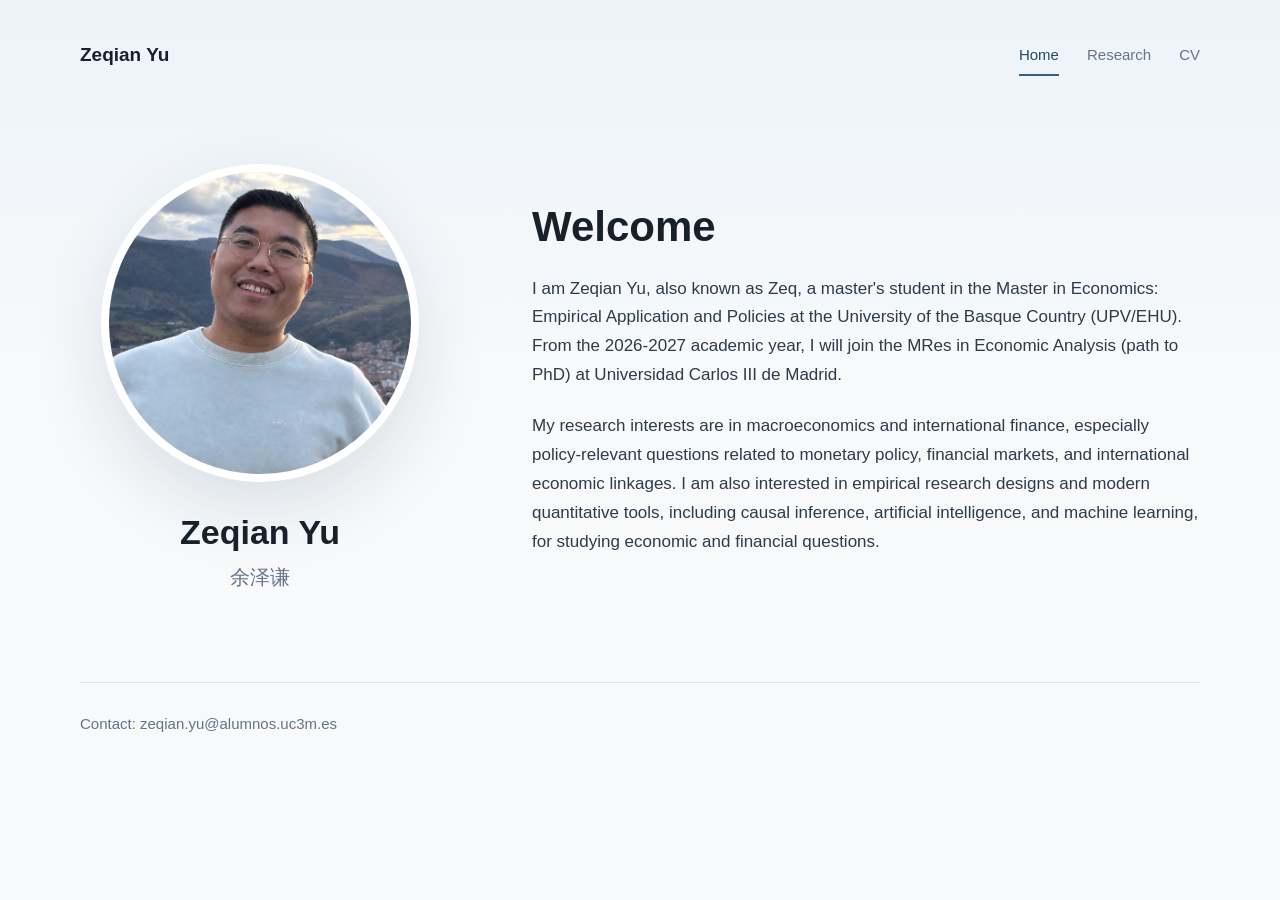
==== index.html @ 323f2364 "Launch personal academic website" ====
<!doctype html>
<html lang="en">
  <head>
    <meta charset="utf-8">
    <meta name="viewport" content="width=device-width, initial-scale=1">
    <title>Zeqian Yu</title>
    <meta name="description" content="Personal academic website of Zeqian Yu.">
    <link rel="icon" href="assets/favicon.svg" type="image/svg+xml">
    <link rel="stylesheet" href="styles.css">
  </head>
  <body>
    <header class="site-header">
      <a class="site-title" href="index.html">Zeqian Yu</a>
      <nav class="site-nav" aria-label="Main navigation">
        <a class="active" href="index.html">Home</a>
        <a href="research.html">Research</a>
        <a href="cv.html">CV</a>
      </nav>
    </header>

    <main class="home-layout">
      <section class="identity-block" aria-labelledby="identity-heading">
        <div class="portrait">
          <img src="assets/profile_picture.jpg" alt="Portrait of Zeqian Yu">
        </div>
        <h1 id="identity-heading">Zeqian Yu</h1>
        <p class="chinese-name">余泽谦</p>
      </section>

      <section class="intro-block" aria-labelledby="welcome-heading">
        <h2 id="welcome-heading">Welcome</h2>
        <p>
          I am Zeqian Yu, also known as Zeq, a master&apos;s student in the Master in Economics:
          Empirical Application and Policies at the University of the Basque Country (UPV/EHU).
          From the 2026-2027 academic year, I will join the MRes in Economic Analysis (path to PhD) at
          Universidad Carlos III de Madrid.
        </p>
        <p>
          My research interests are in macroeconomics and international finance, especially
          policy-relevant questions related to monetary policy, financial markets, and
          international economic linkages. I am also interested in empirical research designs
          and modern quantitative tools, including causal inference, artificial intelligence,
          and machine learning, for studying economic and financial questions.
        </p>
      </section>
    </main>

    <footer class="site-footer">
      <span>Contact: </span><a href="mailto:zeqian.yu@alumnos.uc3m.es">zeqian.yu@alumnos.uc3m.es</a>
    </footer>
  </body>
</html>
---- styles.css ----
:root {
  --background: #f7f9fb;
  --surface: #ffffff;
  --text: #18202a;
  --muted: #667487;
  --soft: #d9e2ec;
  --accent: #315f8c;
  --accent-dark: #234966;
  --accent-soft: #e9f1f8;
  --shadow: 0 24px 70px rgba(27, 51, 76, 0.13);
}

* {
  box-sizing: border-box;
}

html {
  min-height: 100%;
}

body {
  min-height: 100%;
  margin: 0;
  background:
    linear-gradient(180deg, rgba(233, 241, 248, 0.72), rgba(247, 249, 251, 0) 360px),
    var(--background);
  color: var(--text);
  font-family: "Inter", "Avenir Next", "Segoe UI", Arial, sans-serif;
  font-size: 17px;
  line-height: 1.7;
}

a {
  color: inherit;
}

.site-header {
  width: min(1120px, calc(100% - 96px));
  margin: 0 auto;
  padding: 38px 0 20px;
  display: flex;
  align-items: center;
  justify-content: space-between;
  gap: 32px;
}

.site-title {
  color: var(--text);
  font-size: 19px;
  font-weight: 700;
  letter-spacing: 0;
  text-decoration: none;
}

.site-nav {
  display: flex;
  align-items: center;
  gap: 28px;
  color: var(--muted);
  font-size: 15px;
}

.site-nav a {
  position: relative;
  padding: 4px 0;
  text-decoration: none;
}

.site-nav a::after {
  position: absolute;
  right: 0;
  bottom: -4px;
  left: 0;
  height: 2px;
  background: var(--accent);
  content: "";
  opacity: 0;
  transform: scaleX(0.7);
  transition: opacity 160ms ease, transform 160ms ease;
}

.site-nav a:hover,
.site-nav a.active {
  color: var(--accent-dark);
}

.site-nav a:hover::after,
.site-nav a.active::after {
  opacity: 1;
  transform: scaleX(1);
}

.home-layout {
  width: min(1120px, calc(100% - 96px));
  margin: 72px auto 0;
  display: grid;
  grid-template-columns: 360px minmax(0, 1fr);
  align-items: center;
  gap: 92px;
}

.identity-block {
  text-align: center;
}

.portrait {
  width: 318px;
  height: 318px;
  margin: 0 auto 30px;
  overflow: hidden;
  border: 8px solid var(--surface);
  border-radius: 50%;
  background: var(--soft);
  box-shadow: var(--shadow);
}

.portrait img {
  width: 100%;
  height: 100%;
  display: block;
  object-fit: cover;
  object-position: 10% 42%;
}

.identity-block h1 {
  margin: 0;
  color: var(--text);
  font-size: 34px;
  font-weight: 720;
  letter-spacing: 0;
  line-height: 1.2;
}

.chinese-name {
  margin: 8px 0 0;
  color: var(--muted);
  font-size: 20px;
  font-weight: 400;
  letter-spacing: 0;
}

.intro-block {
  max-width: 700px;
}

.eyebrow {
  margin: 0 0 12px;
  color: var(--accent);
  font-size: 13px;
  font-weight: 740;
  letter-spacing: 0;
  text-transform: uppercase;
}

.intro-block h2 {
  margin: 0;
  color: var(--text);
  font-size: 42px;
  font-weight: 730;
  line-height: 1.22;
  letter-spacing: 0;
}

.page-heading h1 {
  margin: 0;
  color: var(--text);
  font-size: 42px;
  font-weight: 730;
  line-height: 1.22;
  letter-spacing: 0;
}


.intro-block p {
  max-width: 680px;
  margin: 22px 0 0;
  color: #2f3b48;
}


.button-link {
  display: inline-flex;
  align-items: center;
  justify-content: center;
  min-height: 44px;
  text-decoration: none;
}

.button-link {
  padding: 0 22px;
  border: 1px solid var(--accent);
  border-radius: 6px;
  background: var(--accent);
  color: #ffffff;
  font-size: 15px;
  font-weight: 680;
  transition: background 160ms ease, border-color 160ms ease, transform 160ms ease;
}

.button-link:hover {
  border-color: var(--accent-dark);
  background: var(--accent-dark);
  transform: translateY(-1px);
}


.page-layout {
  width: min(860px, calc(100% - 96px));
  margin: 72px auto 0;
}

.page-heading {
  margin-bottom: 42px;
}

.research-entry,
.cv-panel {
  padding: 34px 38px;
  border: 1px solid var(--soft);
  border-radius: 8px;
  background: rgba(255, 255, 255, 0.76);
  box-shadow: 0 18px 52px rgba(27, 51, 76, 0.08);
}

.entry-label {
  margin: 0 0 12px;
  color: var(--accent);
  font-size: 13px;
  font-weight: 740;
  letter-spacing: 0;
  text-transform: uppercase;
}

.research-entry h2,
.cv-panel h2 {
  margin: 0;
  color: var(--text);
  font-size: 28px;
  font-weight: 720;
  line-height: 1.28;
  letter-spacing: 0;
}

.entry-meta {
  margin: 12px 0 0;
  color: var(--muted);
  font-size: 16px;
}

.research-entry p,
.cv-panel p {
  margin: 20px 0 0;
  color: #2f3b48;
}

.cv-panel .button-link {
  margin-top: 28px;
}

.site-footer {
  width: min(1120px, calc(100% - 96px));
  margin: 88px auto 0;
  padding: 28px 0 42px;
  border-top: 1px solid var(--soft);
  color: var(--muted);
  font-size: 15px;
}

.site-footer a {
  text-decoration: none;
}

.site-footer a:hover {
  color: var(--accent-dark);
}

@media (max-width: 820px) {
  .site-header,
  .home-layout,
  .page-layout,
  .site-footer {
    width: min(100% - 40px, 680px);
  }

  .site-header {
    align-items: flex-start;
    flex-direction: column;
    gap: 16px;
  }

  .home-layout {
    margin-top: 44px;
    grid-template-columns: 1fr;
    gap: 44px;
  }

  .portrait {
    width: 260px;
    height: 260px;
  }

  .intro-block h2 {
    font-size: 36px;
  }

  .page-heading h1 {
    font-size: 30px;
  }


  .page-layout {
    margin-top: 44px;
  }

  .research-entry,
  .cv-panel {
    padding: 28px 24px;
  }
}
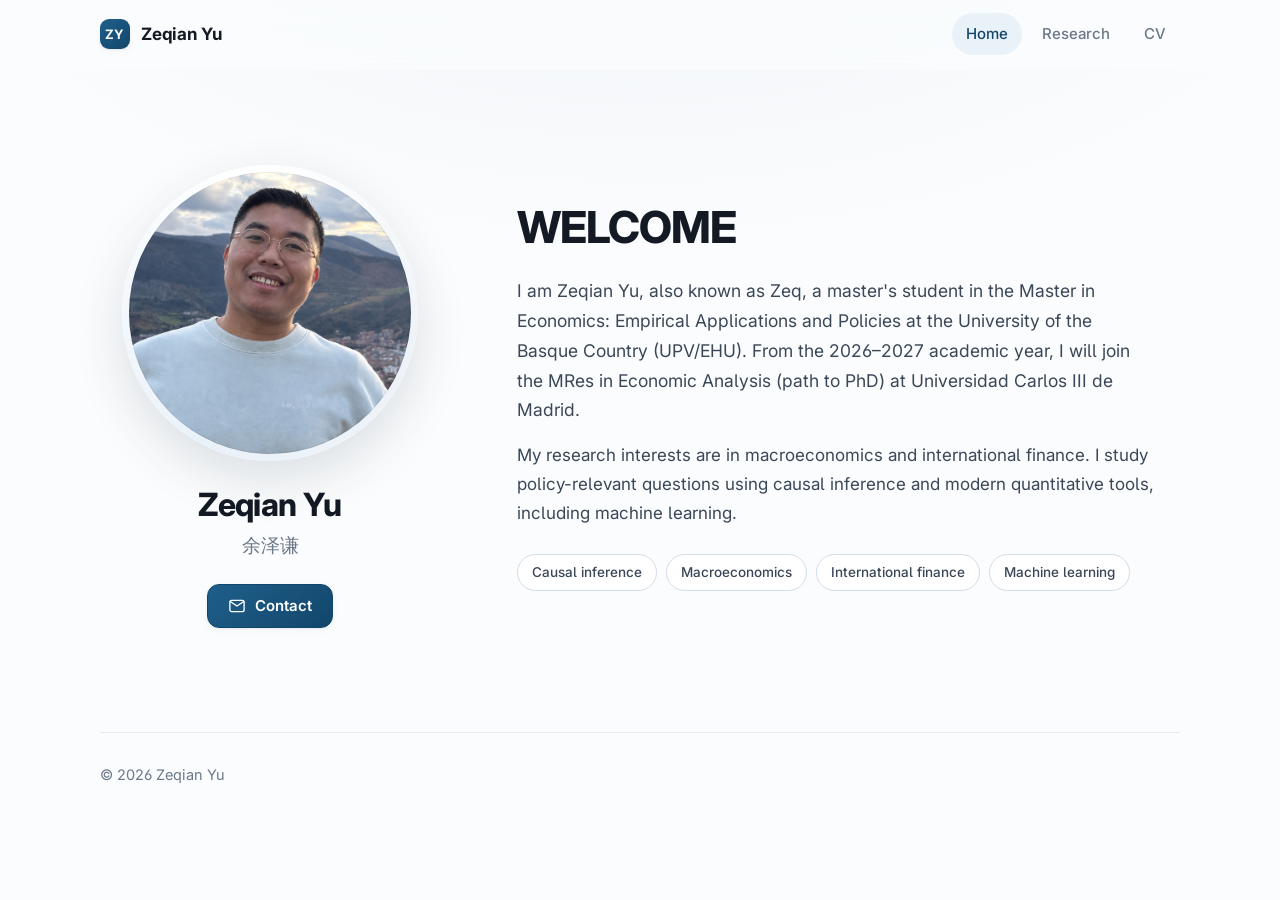
==== commit dc69fa4d: "Publish personal website" ====
--- a/index.html
+++ b/index.html
@@ -3,50 +3,81 @@
   <head>
     <meta charset="utf-8">
     <meta name="viewport" content="width=device-width, initial-scale=1">
-    <title>Zeqian Yu</title>
-    <meta name="description" content="Personal academic website of Zeqian Yu.">
+    <title>Zeqian Yu | Economist</title>
+    <meta name="description" content="Zeqian Yu (余泽谦), economics master's student researching macroeconomics, monetary policy, and international finance.">
     <link rel="icon" href="assets/favicon.svg" type="image/svg+xml">
+    <link rel="preconnect" href="https://fonts.googleapis.com">
+    <link rel="preconnect" href="https://fonts.gstatic.com" crossorigin>
+    <link href="https://fonts.googleapis.com/css2?family=Inter:wght@400;500;600;700;750;800&display=swap" rel="stylesheet">
     <link rel="stylesheet" href="styles.css">
   </head>
   <body>
-    <header class="site-header">
-      <a class="site-title" href="index.html">Zeqian Yu</a>
-      <nav class="site-nav" aria-label="Main navigation">
-        <a class="active" href="index.html">Home</a>
-        <a href="research.html">Research</a>
-        <a href="cv.html">CV</a>
-      </nav>
+    <header class="site-header" id="siteHeader">
+      <div class="header-inner">
+        <a class="site-title" href="index.html">
+          <span class="brand-mark">ZY</span>
+          <span class="long">Zeqian Yu</span>
+        </a>
+        <nav class="site-nav" aria-label="Main navigation">
+          <a class="active" href="index.html">Home</a>
+          <a href="research.html">Research</a>
+          <a href="cv.html">CV</a>
+        </nav>
+      </div>
     </header>
 
-    <main class="home-layout">
-      <section class="identity-block" aria-labelledby="identity-heading">
+    <main class="home">
+      <section class="identity reveal d1" aria-labelledby="identity-heading">
         <div class="portrait">
           <img src="assets/profile_picture.jpg" alt="Portrait of Zeqian Yu">
         </div>
         <h1 id="identity-heading">Zeqian Yu</h1>
         <p class="chinese-name">余泽谦</p>
+
+        <div class="socials">
+          <a class="contact-link" href="mailto:zeqian.yu@alumnos.uc3m.es">
+            <svg viewBox="0 0 24 24" fill="none" stroke="currentColor" stroke-width="1.8" stroke-linecap="round" stroke-linejoin="round"><rect x="2.5" y="4.5" width="19" height="15" rx="2.5"/><path d="m3 6 9 6 9-6"/></svg>
+            Contact
+          </a>
+        </div>
       </section>
 
-      <section class="intro-block" aria-labelledby="welcome-heading">
-        <h2 id="welcome-heading">Welcome</h2>
-        <p>
+      <section class="intro reveal d2" aria-labelledby="welcome-heading">
+        <h2 id="welcome-heading" class="eyebrow">Welcome</h2>
+        <p class="lead">
           I am Zeqian Yu, also known as Zeq, a master&apos;s student in the Master in Economics:
-          Empirical Application and Policies at the University of the Basque Country (UPV/EHU).
-          From the 2026-2027 academic year, I will join the MRes in Economic Analysis (path to PhD) at
-          Universidad Carlos III de Madrid.
+          Empirical Applications and Policies at the University of the Basque Country (UPV/EHU).
+          From the 2026&ndash;2027 academic year, I will join the MRes in Economic Analysis
+          (path to PhD) at Universidad Carlos III de Madrid.
         </p>
         <p>
-          My research interests are in macroeconomics and international finance, especially
-          policy-relevant questions related to monetary policy, financial markets, and
-          international economic linkages. I am also interested in empirical research designs
-          and modern quantitative tools, including causal inference, artificial intelligence,
-          and machine learning, for studying economic and financial questions.
+          My research interests are in macroeconomics and international finance. I study
+          policy-relevant questions using causal inference and modern quantitative tools,
+          including machine learning.
         </p>
+
+        <div class="chips" aria-label="Research interests">
+          <span class="chip">Causal inference</span>
+          <span class="chip">Macroeconomics</span>
+          <span class="chip">International finance</span>
+          <span class="chip">Machine learning</span>
+        </div>
       </section>
     </main>
 
     <footer class="site-footer">
-      <span>Contact: </span><a href="mailto:zeqian.yu@alumnos.uc3m.es">zeqian.yu@alumnos.uc3m.es</a>
+      <span>&copy; 2026 Zeqian Yu</span>
     </footer>
+
+    <script>
+      (function () {
+        var header = document.getElementById('siteHeader');
+        var onScroll = function () {
+          header.classList.toggle('scrolled', window.scrollY > 8);
+        };
+        onScroll();
+        window.addEventListener('scroll', onScroll, { passive: true });
+      })();
+    </script>
   </body>
 </html>
--- a/styles.css
+++ b/styles.css
@@ -1,319 +1,764 @@
+/* =========================================================
+   Zeqian Yu — personal academic website
+   Modern-minimal design system
+   ========================================================= */
+
 :root {
-  --background: #f7f9fb;
+  /* Palette */
+  --bg: #fbfcfd;
+  --bg-tint: #eef3f8;
   --surface: #ffffff;
-  --text: #18202a;
-  --muted: #667487;
-  --soft: #d9e2ec;
-  --accent: #315f8c;
-  --accent-dark: #234966;
-  --accent-soft: #e9f1f8;
-  --shadow: 0 24px 70px rgba(27, 51, 76, 0.13);
-}
-
-* {
+  --ink: #131a24;
+  --body: #3a4757;
+  --muted: #6b7889;
+  --line: #e5ebf1;
+  --line-strong: #d3dde7;
+
+  --accent: #1f5f8b;
+  --accent-strong: #12466b;
+  --accent-soft: #eaf2f9;
+  --accent-ring: rgba(31, 95, 139, 0.28);
+
+  /* Effects */
+  --shadow-sm: 0 1px 2px rgba(19, 26, 36, 0.05), 0 2px 8px rgba(19, 26, 36, 0.04);
+  --shadow-md: 0 4px 16px rgba(19, 26, 36, 0.07), 0 12px 40px rgba(19, 26, 36, 0.06);
+  --shadow-lg: 0 18px 50px rgba(21, 48, 74, 0.14);
+
+  --radius-sm: 10px;
+  --radius: 16px;
+  --radius-lg: 22px;
+
+  --maxw: 1080px;
+  --ease: cubic-bezier(0.22, 0.61, 0.36, 1);
+}
+
+/* ---------- Reset & base ---------- */
+*,
+*::before,
+*::after {
   box-sizing: border-box;
 }
 
 html {
-  min-height: 100%;
+  scroll-behavior: smooth;
+  -webkit-text-size-adjust: 100%;
 }
 
 body {
-  min-height: 100%;
   margin: 0;
+  min-height: 100vh;
   background:
-    linear-gradient(180deg, rgba(233, 241, 248, 0.72), rgba(247, 249, 251, 0) 360px),
-    var(--background);
-  color: var(--text);
-  font-family: "Inter", "Avenir Next", "Segoe UI", Arial, sans-serif;
+    radial-gradient(1100px 620px at 50% -180px, var(--bg-tint), transparent 70%),
+    var(--bg);
+  color: var(--body);
+  font-family: "Inter", "Inter var", -apple-system, BlinkMacSystemFont, "Segoe UI",
+    Roboto, Helvetica, Arial, sans-serif;
   font-size: 17px;
   line-height: 1.7;
+  font-feature-settings: "cv05" 1, "ss01" 1;
+  -webkit-font-smoothing: antialiased;
+  text-rendering: optimizeLegibility;
 }
 
 a {
-  color: inherit;
-}
-
+  color: var(--accent);
+  text-decoration: none;
+  transition: color 160ms var(--ease);
+}
+
+a:hover {
+  color: var(--accent-strong);
+}
+
+img {
+  max-width: 100%;
+  display: block;
+}
+
+::selection {
+  background: var(--accent-ring);
+  color: var(--ink);
+}
+
+/* ---------- Layout helpers ---------- */
+.wrap {
+  width: min(var(--maxw), calc(100% - 48px));
+  margin-inline: auto;
+}
+
+/* ---------- Header / nav ---------- */
 .site-header {
-  width: min(1120px, calc(100% - 96px));
-  margin: 0 auto;
-  padding: 38px 0 20px;
+  position: sticky;
+  top: 0;
+  z-index: 50;
+  background: rgba(251, 252, 253, 0.72);
+  backdrop-filter: saturate(180%) blur(14px);
+  -webkit-backdrop-filter: saturate(180%) blur(14px);
+  border-bottom: 1px solid transparent;
+  transition: border-color 200ms var(--ease), background 200ms var(--ease);
+}
+
+.site-header.scrolled {
+  border-bottom-color: var(--line);
+}
+
+.header-inner {
+  width: min(var(--maxw), calc(100% - 48px));
+  margin-inline: auto;
+  height: 68px;
   display: flex;
   align-items: center;
   justify-content: space-between;
-  gap: 32px;
+  gap: 28px;
 }
 
 .site-title {
-  color: var(--text);
-  font-size: 19px;
+  display: inline-flex;
+  align-items: center;
+  gap: 11px;
+  color: var(--ink);
   font-weight: 700;
-  letter-spacing: 0;
-  text-decoration: none;
+  font-size: 17px;
+  letter-spacing: -0.01em;
+}
+
+.site-title:hover {
+  color: var(--ink);
+}
+
+.brand-mark {
+  display: grid;
+  place-items: center;
+  width: 30px;
+  height: 30px;
+  border-radius: 9px;
+  background: linear-gradient(140deg, var(--accent), var(--accent-strong));
+  color: #fff;
+  font-size: 13px;
+  font-weight: 700;
+  letter-spacing: 0.02em;
+  box-shadow: var(--shadow-sm);
 }
 
 .site-nav {
   display: flex;
   align-items: center;
-  gap: 28px;
-  color: var(--muted);
-  font-size: 15px;
+  gap: 6px;
 }
 
 .site-nav a {
   position: relative;
-  padding: 4px 0;
-  text-decoration: none;
-}
-
-.site-nav a::after {
+  padding: 8px 14px;
+  border-radius: 999px;
+  color: var(--muted);
+  font-size: 15px;
+  font-weight: 500;
+  transition: color 160ms var(--ease), background 160ms var(--ease);
+}
+
+.site-nav a:hover {
+  color: var(--ink);
+  background: rgba(31, 95, 139, 0.07);
+}
+
+.site-nav a.active {
+  color: var(--accent-strong);
+  background: var(--accent-soft);
+}
+
+/* ---------- Reveal on load ---------- */
+.reveal {
+  opacity: 0;
+  transform: translateY(14px);
+  animation: rise 720ms var(--ease) forwards;
+}
+
+.reveal.d1 { animation-delay: 60ms; }
+.reveal.d2 { animation-delay: 140ms; }
+.reveal.d3 { animation-delay: 220ms; }
+.reveal.d4 { animation-delay: 300ms; }
+
+@keyframes rise {
+  to {
+    opacity: 1;
+    transform: none;
+  }
+}
+
+@media (prefers-reduced-motion: reduce) {
+  .reveal {
+    opacity: 1;
+    transform: none;
+    animation: none;
+  }
+  html { scroll-behavior: auto; }
+}
+
+/* ---------- Home / hero ---------- */
+.home {
+  width: min(var(--maxw), calc(100% - 48px));
+  margin: clamp(48px, 8vw, 96px) auto 0;
+  display: grid;
+  grid-template-columns: 340px minmax(0, 1fr);
+  gap: clamp(40px, 6vw, 88px);
+  align-items: center;
+}
+
+.identity {
+  text-align: center;
+}
+
+.portrait {
+  position: relative;
+  width: 296px;
+  height: 296px;
+  margin: 0 auto 26px;
+  border-radius: 50%;
+  padding: 7px;
+  background:
+    conic-gradient(from 210deg, var(--accent-soft), #ffffff 40%, var(--bg-tint) 70%, var(--accent-soft));
+  box-shadow: var(--shadow-lg);
+}
+
+.portrait::after {
+  content: "";
   position: absolute;
-  right: 0;
-  bottom: -4px;
-  left: 0;
-  height: 2px;
-  background: var(--accent);
-  content: "";
-  opacity: 0;
-  transform: scaleX(0.7);
-  transition: opacity 160ms ease, transform 160ms ease;
-}
-
-.site-nav a:hover,
-.site-nav a.active {
-  color: var(--accent-dark);
-}
-
-.site-nav a:hover::after,
-.site-nav a.active::after {
-  opacity: 1;
-  transform: scaleX(1);
-}
-
-.home-layout {
-  width: min(1120px, calc(100% - 96px));
-  margin: 72px auto 0;
-  display: grid;
-  grid-template-columns: 360px minmax(0, 1fr);
-  align-items: center;
-  gap: 92px;
-}
-
-.identity-block {
-  text-align: center;
-}
-
-.portrait {
-  width: 318px;
-  height: 318px;
-  margin: 0 auto 30px;
-  overflow: hidden;
-  border: 8px solid var(--surface);
+  inset: 7px;
   border-radius: 50%;
-  background: var(--soft);
-  box-shadow: var(--shadow);
+  box-shadow: inset 0 0 0 1px rgba(19, 26, 36, 0.06);
+  pointer-events: none;
 }
 
 .portrait img {
   width: 100%;
   height: 100%;
-  display: block;
+  border-radius: 50%;
   object-fit: cover;
   object-position: 10% 42%;
 }
 
-.identity-block h1 {
+.identity h1 {
   margin: 0;
-  color: var(--text);
-  font-size: 34px;
-  font-weight: 720;
-  letter-spacing: 0;
-  line-height: 1.2;
+  color: var(--ink);
+  font-size: 32px;
+  font-weight: 750;
+  letter-spacing: -0.02em;
+  line-height: 1.15;
 }
 
 .chinese-name {
-  margin: 8px 0 0;
-  color: var(--muted);
-  font-size: 20px;
+  margin: 6px 0 0;
+  color: var(--muted);
+  font-size: 19px;
   font-weight: 400;
-  letter-spacing: 0;
-}
-
-.intro-block {
-  max-width: 700px;
+}
+
+.identity .role {
+  margin: 14px 0 0;
+  display: inline-flex;
+  align-items: center;
+  gap: 7px;
+  padding: 5px 13px;
+  border: 1px solid var(--line-strong);
+  border-radius: 999px;
+  background: var(--surface);
+  color: var(--body);
+  font-size: 13.5px;
+  font-weight: 500;
+  box-shadow: var(--shadow-sm);
+}
+
+.role .dot {
+  width: 7px;
+  height: 7px;
+  border-radius: 50%;
+  background: #2fa36b;
+  box-shadow: 0 0 0 3px rgba(47, 163, 107, 0.18);
+}
+
+/* Contact / social */
+.socials {
+  margin: 22px 0 0;
+  display: flex;
+  justify-content: center;
+  gap: 10px;
+}
+
+.social {
+  display: grid;
+  place-items: center;
+  width: 42px;
+  height: 42px;
+  border: 1px solid var(--line-strong);
+  border-radius: 12px;
+  background: var(--surface);
+  color: var(--muted);
+  box-shadow: var(--shadow-sm);
+  transition: transform 160ms var(--ease), color 160ms var(--ease),
+    border-color 160ms var(--ease), box-shadow 160ms var(--ease);
+}
+
+.social:hover {
+  transform: translateY(-2px);
+  color: var(--accent-strong);
+  border-color: var(--accent-ring);
+  box-shadow: var(--shadow-md);
+}
+
+.social svg {
+  width: 19px;
+  height: 19px;
+}
+
+.contact-link {
+  display: inline-flex;
+  align-items: center;
+  gap: 9px;
+  height: 44px;
+  padding: 0 20px;
+  border: 1px solid var(--accent-strong);
+  border-radius: 12px;
+  background: linear-gradient(140deg, var(--accent), var(--accent-strong));
+  color: #fff;
+  font-size: 15px;
+  font-weight: 600;
+  box-shadow: var(--shadow-sm);
+  transition: transform 160ms var(--ease), box-shadow 160ms var(--ease);
+}
+
+.contact-link:hover {
+  color: #fff;
+  transform: translateY(-2px);
+  box-shadow: var(--shadow-md);
+}
+
+.contact-link svg {
+  width: 18px;
+  height: 18px;
+}
+
+/* Intro copy */
+.intro {
+  max-width: 640px;
 }
 
 .eyebrow {
-  margin: 0 0 12px;
+  margin: 0 0 16px;
+  display: inline-block;
   color: var(--accent);
+  font-size: 12.5px;
+  font-weight: 650;
+  letter-spacing: 0.14em;
+  text-transform: uppercase;
+}
+
+.intro h2 {
+  margin: 0;
+  color: var(--ink);
+  font-size: clamp(30px, 4.2vw, 44px);
+  font-weight: 760;
+  line-height: 1.14;
+  letter-spacing: -0.025em;
+}
+
+.intro h2 .hl {
+  background: linear-gradient(120deg, var(--accent), var(--accent-strong));
+  -webkit-background-clip: text;
+  background-clip: text;
+  color: transparent;
+}
+
+.intro .lead {
+  margin: 24px 0 0;
+  color: var(--body);
+  font-size: 17.5px;
+}
+
+.intro p + p {
+  margin-top: 16px;
+}
+
+/* Interest chips */
+.chips {
+  margin: 26px 0 0;
+  display: flex;
+  flex-wrap: wrap;
+  gap: 9px;
+}
+
+.chip {
+  padding: 6px 14px;
+  border: 1px solid var(--line-strong);
+  border-radius: 999px;
+  background: var(--surface);
+  color: var(--body);
+  font-size: 13.5px;
+  font-weight: 500;
+  transition: border-color 160ms var(--ease), color 160ms var(--ease),
+    background 160ms var(--ease);
+}
+
+.chip:hover {
+  border-color: var(--accent-ring);
+  background: var(--accent-soft);
+  color: var(--accent-strong);
+}
+
+.cta-row {
+  margin: 30px 0 0;
+  display: flex;
+  flex-wrap: wrap;
+  gap: 12px;
+}
+
+/* ---------- Buttons ---------- */
+.btn {
+  display: inline-flex;
+  align-items: center;
+  gap: 9px;
+  min-height: 46px;
+  padding: 0 22px;
+  border-radius: 12px;
+  font-size: 15px;
+  font-weight: 600;
+  cursor: pointer;
+  transition: transform 160ms var(--ease), background 160ms var(--ease),
+    border-color 160ms var(--ease), box-shadow 160ms var(--ease), color 160ms var(--ease);
+}
+
+.btn svg {
+  width: 17px;
+  height: 17px;
+}
+
+.btn-primary {
+  border: 1px solid var(--accent-strong);
+  background: linear-gradient(140deg, var(--accent), var(--accent-strong));
+  color: #fff;
+  box-shadow: var(--shadow-sm);
+}
+
+.btn-primary:hover {
+  color: #fff;
+  transform: translateY(-2px);
+  box-shadow: var(--shadow-md);
+}
+
+.btn-ghost {
+  border: 1px solid var(--line-strong);
+  background: var(--surface);
+  color: var(--ink);
+  box-shadow: var(--shadow-sm);
+}
+
+.btn-ghost:hover {
+  transform: translateY(-2px);
+  border-color: var(--accent-ring);
+  color: var(--accent-strong);
+  box-shadow: var(--shadow-md);
+}
+
+/* ---------- Interior pages ---------- */
+.page {
+  width: min(880px, calc(100% - 48px));
+  margin: clamp(40px, 6vw, 76px) auto 0;
+}
+
+.page-head {
+  margin-bottom: 40px;
+}
+
+.page-head .eyebrow {
+  margin-bottom: 12px;
+}
+
+.page-head h1 {
+  margin: 0;
+  color: var(--ink);
+  font-size: clamp(30px, 4.4vw, 44px);
+  font-weight: 760;
+  line-height: 1.12;
+  letter-spacing: -0.025em;
+}
+
+.page-head p.sub {
+  margin: 16px 0 0;
+  max-width: 640px;
+  color: var(--muted);
+  font-size: 17px;
+}
+
+/* Cards */
+.card {
+  position: relative;
+  padding: clamp(26px, 4vw, 40px);
+  border: 1px solid var(--line);
+  border-radius: var(--radius);
+  background: var(--surface);
+  box-shadow: var(--shadow-sm);
+  transition: box-shadow 220ms var(--ease), transform 220ms var(--ease),
+    border-color 220ms var(--ease);
+}
+
+.card + .card {
+  margin-top: 24px;
+}
+
+.card:hover {
+  transform: translateY(-3px);
+  border-color: var(--line-strong);
+  box-shadow: var(--shadow-md);
+}
+
+/* Research entry */
+.entry-tag {
+  display: inline-block;
+  margin: 0 0 14px;
+  padding: 5px 12px;
+  border-radius: 999px;
+  background: var(--accent-soft);
+  color: var(--accent-strong);
+  font-size: 12px;
+  font-weight: 650;
+  letter-spacing: 0.09em;
+  text-transform: uppercase;
+}
+
+.card h2 {
+  margin: 0;
+  color: var(--ink);
+  font-size: clamp(22px, 3vw, 28px);
+  font-weight: 730;
+  line-height: 1.25;
+  letter-spacing: -0.015em;
+}
+
+.card .meta {
+  margin: 12px 0 0;
+  display: flex;
+  flex-wrap: wrap;
+  align-items: center;
+  gap: 8px 14px;
+  color: var(--muted);
+  font-size: 15px;
+}
+
+.card .meta .sep {
+  width: 4px;
+  height: 4px;
+  border-radius: 50%;
+  background: var(--line-strong);
+}
+
+.card p {
+  margin: 18px 0 0;
+  color: var(--body);
+}
+
+/* Publication list (research page) */
+.pub-list {
+  display: grid;
+  gap: 26px;
+}
+
+.pub h3 {
+  margin: 0;
+  color: var(--ink);
+  font-size: 19px;
+  font-weight: 700;
+  line-height: 1.4;
+  letter-spacing: -0.01em;
+}
+
+.pub-meta {
+  margin: 6px 0 0;
+  color: var(--body);
+  font-size: 15.5px;
+}
+
+.pub-note {
+  margin: 3px 0 0;
+  color: var(--muted);
+  font-size: 14.5px;
+}
+
+.tag-row {
+  margin: 22px 0 0;
+  display: flex;
+  flex-wrap: wrap;
+  gap: 8px;
+}
+
+.tag {
+  padding: 5px 12px;
+  border: 1px solid var(--line-strong);
+  border-radius: 8px;
+  background: var(--bg);
+  color: var(--muted);
   font-size: 13px;
-  font-weight: 740;
-  letter-spacing: 0;
+  font-weight: 500;
+}
+
+/* CV download banner */
+.cv-banner {
+  display: flex;
+  flex-wrap: wrap;
+  align-items: center;
+  justify-content: space-between;
+  gap: 18px;
+}
+
+.cv-banner .txt strong {
+  display: block;
+  color: var(--ink);
+  font-size: 18px;
+  font-weight: 700;
+}
+
+.cv-banner .txt span {
+  color: var(--muted);
+  font-size: 15px;
+}
+
+/* CV timeline */
+.section-title {
+  margin: 44px 0 22px;
+  display: flex;
+  align-items: center;
+  gap: 14px;
+  color: var(--ink);
+  font-size: 15px;
+  font-weight: 650;
+  letter-spacing: 0.08em;
   text-transform: uppercase;
 }
 
-.intro-block h2 {
+.section-title::after {
+  content: "";
+  flex: 1;
+  height: 1px;
+  background: var(--line);
+}
+
+.timeline {
+  position: relative;
+  margin-left: 6px;
+  padding-left: 30px;
+  border-left: 2px solid var(--line);
+  display: grid;
+  gap: 30px;
+}
+
+.tl-item {
+  position: relative;
+}
+
+.tl-item::before {
+  content: "";
+  position: absolute;
+  left: -37px;
+  top: 4px;
+  width: 12px;
+  height: 12px;
+  border-radius: 50%;
+  background: var(--surface);
+  border: 2px solid var(--accent);
+  box-shadow: 0 0 0 4px var(--bg);
+}
+
+.tl-item.now::before {
+  background: var(--accent);
+  box-shadow: 0 0 0 4px var(--accent-ring);
+}
+
+.tl-date {
+  margin: 0 0 4px;
+  color: var(--accent);
+  font-size: 13.5px;
+  font-weight: 650;
+  letter-spacing: 0.02em;
+}
+
+.tl-item h3 {
   margin: 0;
-  color: var(--text);
-  font-size: 42px;
-  font-weight: 730;
-  line-height: 1.22;
-  letter-spacing: 0;
-}
-
-.page-heading h1 {
-  margin: 0;
-  color: var(--text);
-  font-size: 42px;
-  font-weight: 730;
-  line-height: 1.22;
-  letter-spacing: 0;
-}
-
-
-.intro-block p {
-  max-width: 680px;
-  margin: 22px 0 0;
-  color: #2f3b48;
-}
-
-
-.button-link {
-  display: inline-flex;
-  align-items: center;
-  justify-content: center;
-  min-height: 44px;
-  text-decoration: none;
-}
-
-.button-link {
-  padding: 0 22px;
-  border: 1px solid var(--accent);
-  border-radius: 6px;
-  background: var(--accent);
-  color: #ffffff;
-  font-size: 15px;
-  font-weight: 680;
-  transition: background 160ms ease, border-color 160ms ease, transform 160ms ease;
-}
-
-.button-link:hover {
-  border-color: var(--accent-dark);
-  background: var(--accent-dark);
-  transform: translateY(-1px);
-}
-
-
-.page-layout {
-  width: min(860px, calc(100% - 96px));
-  margin: 72px auto 0;
-}
-
-.page-heading {
-  margin-bottom: 42px;
-}
-
-.research-entry,
-.cv-panel {
-  padding: 34px 38px;
-  border: 1px solid var(--soft);
-  border-radius: 8px;
-  background: rgba(255, 255, 255, 0.76);
-  box-shadow: 0 18px 52px rgba(27, 51, 76, 0.08);
-}
-
-.entry-label {
-  margin: 0 0 12px;
-  color: var(--accent);
-  font-size: 13px;
-  font-weight: 740;
-  letter-spacing: 0;
-  text-transform: uppercase;
-}
-
-.research-entry h2,
-.cv-panel h2 {
-  margin: 0;
-  color: var(--text);
-  font-size: 28px;
-  font-weight: 720;
-  line-height: 1.28;
-  letter-spacing: 0;
-}
-
-.entry-meta {
-  margin: 12px 0 0;
-  color: var(--muted);
-  font-size: 16px;
-}
-
-.research-entry p,
-.cv-panel p {
-  margin: 20px 0 0;
-  color: #2f3b48;
-}
-
-.cv-panel .button-link {
-  margin-top: 28px;
-}
-
+  color: var(--ink);
+  font-size: 19px;
+  font-weight: 700;
+  line-height: 1.35;
+}
+
+.tl-item .place {
+  margin: 4px 0 0;
+  color: var(--body);
+  font-size: 15.5px;
+}
+
+.tl-item .note {
+  margin: 4px 0 0;
+  color: var(--muted);
+  font-size: 14.5px;
+}
+
+/* ---------- Footer ---------- */
 .site-footer {
-  width: min(1120px, calc(100% - 96px));
-  margin: 88px auto 0;
-  padding: 28px 0 42px;
-  border-top: 1px solid var(--soft);
-  color: var(--muted);
-  font-size: 15px;
+  width: min(var(--maxw), calc(100% - 48px));
+  margin: clamp(64px, 9vw, 104px) auto 0;
+  padding: 30px 0 46px;
+  border-top: 1px solid var(--line);
+  display: flex;
+  flex-wrap: wrap;
+  align-items: center;
+  justify-content: space-between;
+  gap: 14px;
+  color: var(--muted);
+  font-size: 14.5px;
+}
+
+.site-footer .foot-links {
+  display: flex;
+  gap: 18px;
 }
 
 .site-footer a {
-  text-decoration: none;
+  color: var(--muted);
 }
 
 .site-footer a:hover {
-  color: var(--accent-dark);
-}
-
-@media (max-width: 820px) {
-  .site-header,
-  .home-layout,
-  .page-layout,
-  .site-footer {
-    width: min(100% - 40px, 680px);
+  color: var(--accent-strong);
+}
+
+/* ---------- Responsive ---------- */
+@media (max-width: 860px) {
+  body { font-size: 16px; }
+
+  .home {
+    grid-template-columns: 1fr;
+    gap: 40px;
+    margin-top: 40px;
   }
 
-  .site-header {
-    align-items: flex-start;
-    flex-direction: column;
-    gap: 16px;
+  .portrait {
+    width: 232px;
+    height: 232px;
   }
 
-  .home-layout {
-    margin-top: 44px;
-    grid-template-columns: 1fr;
-    gap: 44px;
+  .intro {
+    max-width: none;
+    text-align: left;
   }
-
-  .portrait {
-    width: 260px;
-    height: 260px;
+}
+
+@media (max-width: 560px) {
+  .header-inner { height: 60px; }
+
+  .site-nav a {
+    padding: 7px 11px;
+    font-size: 14px;
   }
 
-  .intro-block h2 {
-    font-size: 36px;
-  }
-
-  .page-heading h1 {
-    font-size: 30px;
-  }
-
-
-  .page-layout {
-    margin-top: 44px;
-  }
-
-  .research-entry,
-  .cv-panel {
-    padding: 28px 24px;
-  }
-}
+  .site-title span.long { display: none; }
+
+  .cv-banner { flex-direction: column; align-items: flex-start; }
+
+  .site-footer { flex-direction: column; align-items: flex-start; }
+}
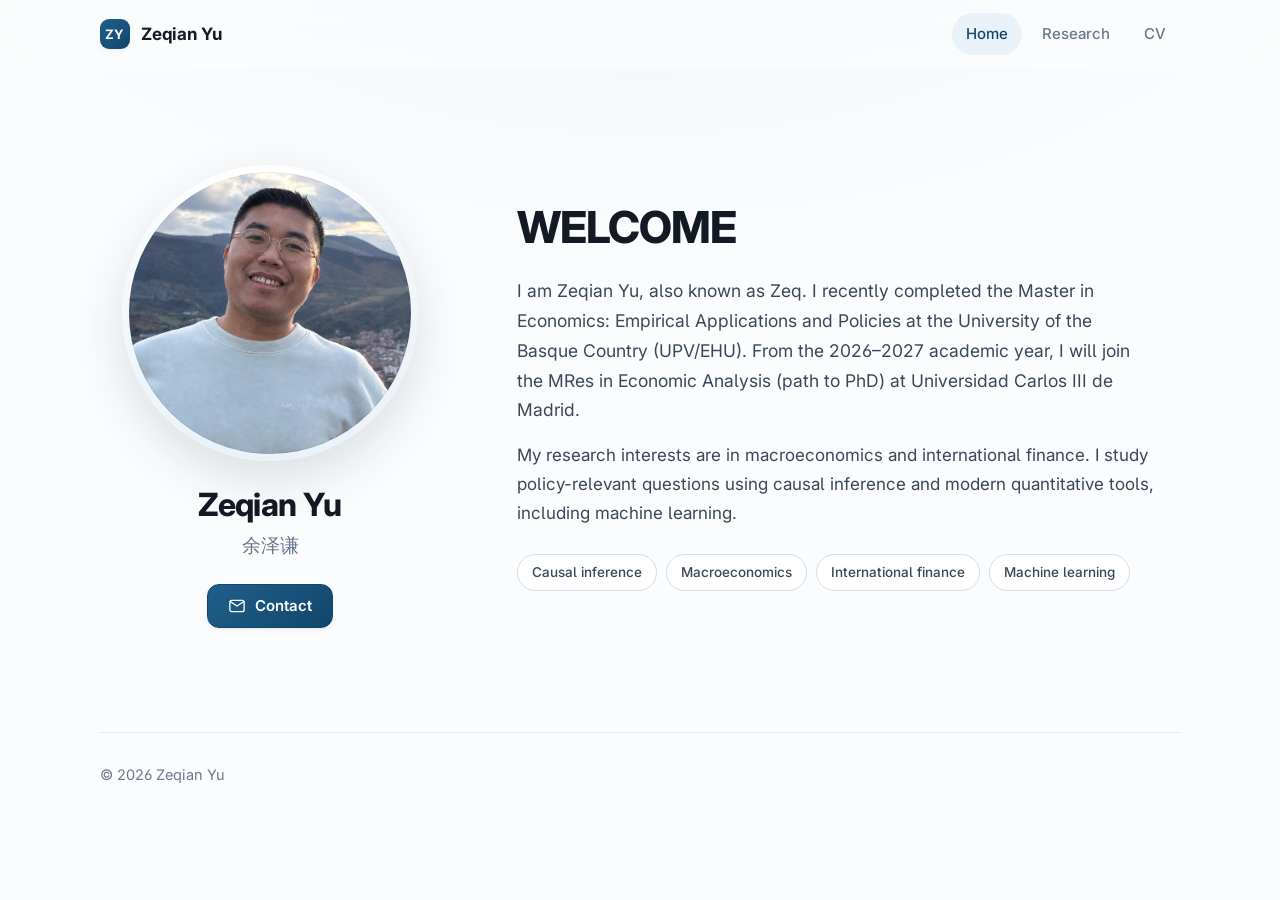
==== commit d115225e: "Update site: master completed, thesis under review, new CV" ====
--- a/index.html
+++ b/index.html
@@ -3,7 +3,7 @@
   <head>
     <meta charset="utf-8">
     <meta name="viewport" content="width=device-width, initial-scale=1">
-    <title>Zeqian Yu | Economist</title>
+    <title>Zeqian Yu</title>
     <meta name="description" content="Zeqian Yu (余泽谦), economics master's student researching macroeconomics, monetary policy, and international finance.">
     <link rel="icon" href="assets/favicon.svg" type="image/svg+xml">
     <link rel="preconnect" href="https://fonts.googleapis.com">
@@ -45,7 +45,7 @@
       <section class="intro reveal d2" aria-labelledby="welcome-heading">
         <h2 id="welcome-heading" class="eyebrow">Welcome</h2>
         <p class="lead">
-          I am Zeqian Yu, also known as Zeq, a master&apos;s student in the Master in Economics:
+          I am Zeqian Yu, also known as Zeq. I recently completed the Master in Economics:
           Empirical Applications and Policies at the University of the Basque Country (UPV/EHU).
           From the 2026&ndash;2027 academic year, I will join the MRes in Economic Analysis
           (path to PhD) at Universidad Carlos III de Madrid.
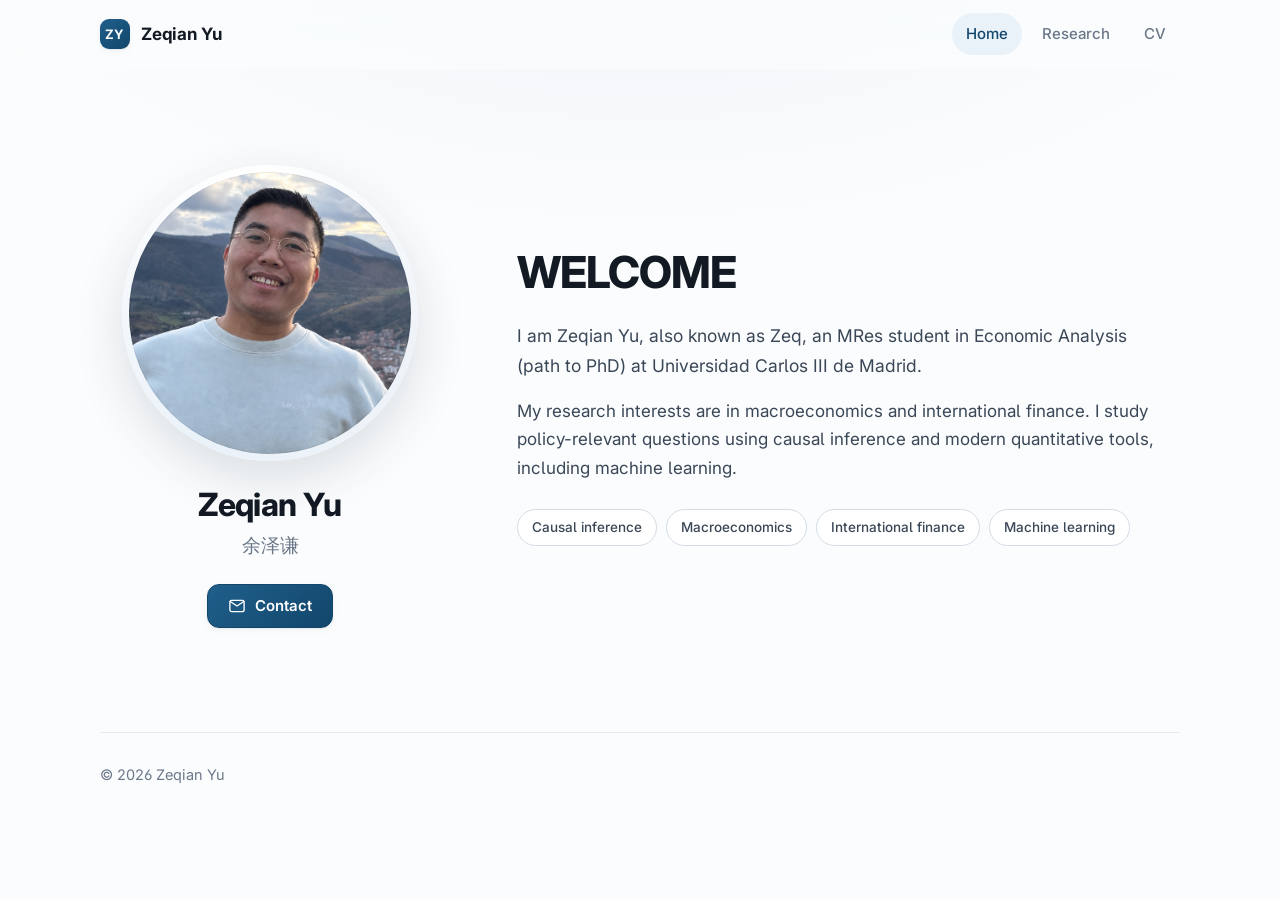
==== commit 0ed4bcce: "Start at UC3M: current programme, updated CV" ====
--- a/index.html
+++ b/index.html
@@ -4,7 +4,7 @@
     <meta charset="utf-8">
     <meta name="viewport" content="width=device-width, initial-scale=1">
     <title>Zeqian Yu</title>
-    <meta name="description" content="Zeqian Yu (余泽谦), economics master's student researching macroeconomics, monetary policy, and international finance.">
+    <meta name="description" content="Zeqian Yu (余泽谦), MRes student in Economic Analysis at Universidad Carlos III de Madrid, researching macroeconomics, international finance, and causal inference.">
     <link rel="icon" href="assets/favicon.svg" type="image/svg+xml">
     <link rel="preconnect" href="https://fonts.googleapis.com">
     <link rel="preconnect" href="https://fonts.gstatic.com" crossorigin>
@@ -45,9 +45,7 @@
       <section class="intro reveal d2" aria-labelledby="welcome-heading">
         <h2 id="welcome-heading" class="eyebrow">Welcome</h2>
         <p class="lead">
-          I am Zeqian Yu, also known as Zeq. I recently completed the Master in Economics:
-          Empirical Applications and Policies at the University of the Basque Country (UPV/EHU).
-          From the 2026&ndash;2027 academic year, I will join the MRes in Economic Analysis
+          I am Zeqian Yu, also known as Zeq, an MRes student in Economic Analysis
           (path to PhD) at Universidad Carlos III de Madrid.
         </p>
         <p>
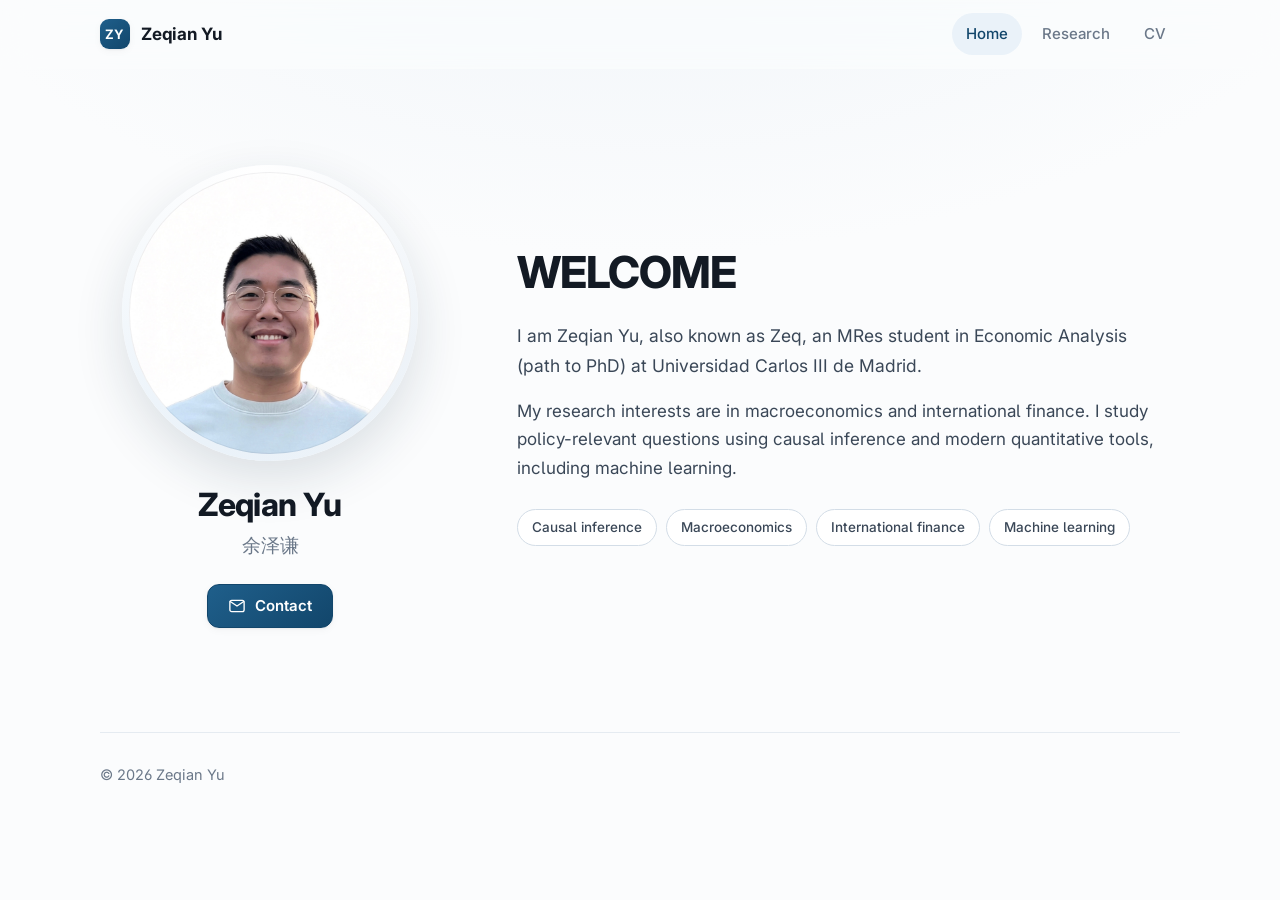
==== commit e5af4baa: "Update profile photo" ====
--- a/index.html
+++ b/index.html
@@ -9,7 +9,7 @@
     <link rel="preconnect" href="https://fonts.googleapis.com">
     <link rel="preconnect" href="https://fonts.gstatic.com" crossorigin>
     <link href="https://fonts.googleapis.com/css2?family=Inter:wght@400;500;600;700;750;800&display=swap" rel="stylesheet">
-    <link rel="stylesheet" href="styles.css">
+    <link rel="stylesheet" href="styles.css?v=2">
   </head>
   <body>
     <header class="site-header" id="siteHeader">
@@ -29,7 +29,7 @@
     <main class="home">
       <section class="identity reveal d1" aria-labelledby="identity-heading">
         <div class="portrait">
-          <img src="assets/profile_picture.jpg" alt="Portrait of Zeqian Yu">
+          <img src="assets/profile_picture.jpg?v=2" alt="Portrait of Zeqian Yu">
         </div>
         <h1 id="identity-heading">Zeqian Yu</h1>
         <p class="chinese-name">余泽谦</p>
--- a/styles.css
+++ b/styles.css
@@ -582,6 +582,79 @@
   font-size: 14.5px;
 }
 
+/* Expandable abstract */
+.abstract-toggle {
+  margin: 14px 0 0;
+  display: inline-flex;
+  align-items: center;
+  gap: 7px;
+  padding: 7px 15px;
+  border: 1px solid var(--line-strong);
+  border-radius: 999px;
+  background: var(--surface);
+  color: var(--accent-strong);
+  font-family: inherit;
+  font-size: 13.5px;
+  font-weight: 600;
+  cursor: pointer;
+  transition: border-color 160ms var(--ease), background 160ms var(--ease),
+    box-shadow 160ms var(--ease);
+}
+
+.abstract-toggle:hover {
+  border-color: var(--accent-ring);
+  background: var(--accent-soft);
+}
+
+.abstract-toggle:focus-visible {
+  outline: none;
+  border-color: var(--accent);
+  box-shadow: 0 0 0 3px var(--accent-ring);
+}
+
+.abstract-toggle svg {
+  width: 14px;
+  height: 14px;
+  transition: transform 240ms var(--ease);
+}
+
+.abstract-toggle[aria-expanded="true"] svg {
+  transform: rotate(180deg);
+}
+
+.abstract-panel {
+  display: grid;
+  grid-template-rows: 0fr;
+  transition: grid-template-rows 280ms var(--ease);
+}
+
+.abstract-panel.open {
+  grid-template-rows: 1fr;
+}
+
+.abstract-inner {
+  overflow: hidden;
+}
+
+.abstract-panel p {
+  margin: 14px 0 0;
+  padding: 18px 20px;
+  border: 1px solid var(--line);
+  border-radius: var(--radius-sm);
+  background: var(--surface);
+  color: var(--body);
+  font-size: 15.5px;
+  line-height: 1.75;
+  text-align: justify;
+}
+
+@media (prefers-reduced-motion: reduce) {
+  .abstract-panel,
+  .abstract-toggle svg {
+    transition: none;
+  }
+}
+
 .tag-row {
   margin: 22px 0 0;
   display: flex;
